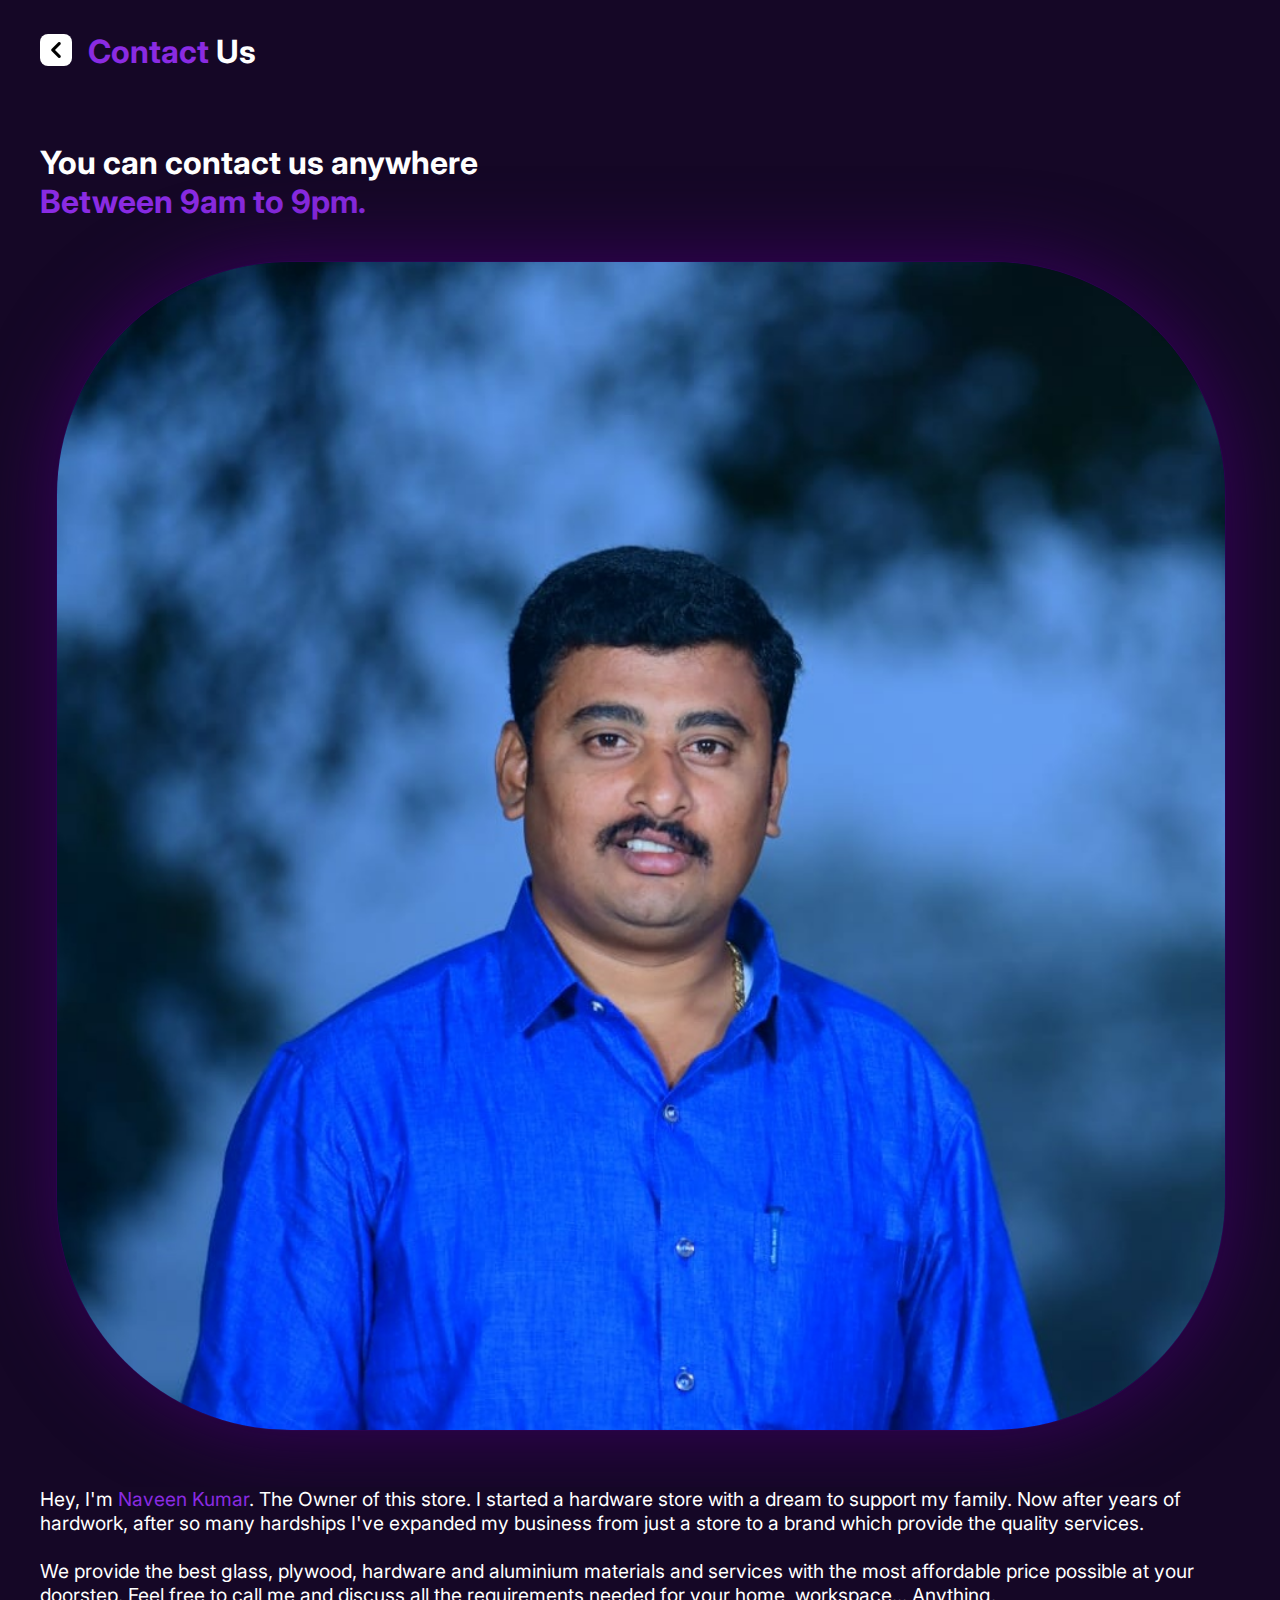
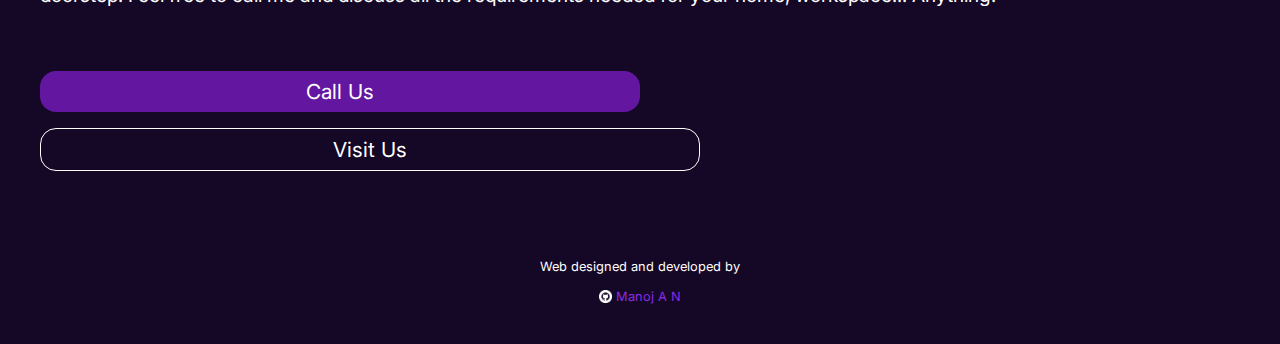
==== about.html @ e9ed2b50 "first draft of website" ====
<!DOCTYPE html>
<html lang="en">
<head>
    <meta charset="UTF-8">
    <meta name="viewport" content="width=device-width, initial-scale=1.0">
    <meta name="theme-color" content="#0c001b">
    <link href="./style.css" rel="stylesheet" type="text/css">
    <title>SGP Hardware</title>
</head>
<body>
    <!-- Header part -->
    <!-- First part -->
    <div class="work__head">
        <a href="./index.html">
            <img class="backArrow" src="./icons/back.png" >
        </a>
        <h1 class="work__headline">
            <span>Contact</span> Us
        </h1>
    </div>

    <!-- <div class="first__right">
        <img class="first__image" src="https://cutewallpaper.org/27/background-joe-biden-wallpaper/1501413060.jpg" />
    </div> -->

    <div class="first">
        <div class="first__left">
            <h1 class = first__headline>
                You can contact us anywhere
                <br>
                <span class="first__companyName"> Between 9am to 9pm.</span>
            </h1>

            <br><br>

            <img class="about__image" src="./images/mainImage.jpg"/>

            <br><br>

            <p class="first__para">
                Hey, I'm <span>Naveen Kumar</span>. The Owner of this store. I started a hardware store with a dream to support my family. Now after years of hardwork, after so many hardships I've expanded my business from just a store to a brand which provide the quality services. <br><br>  We provide the best glass, plywood, hardware and aluminium materials and services with the most affordable price possible at your doorstep. Feel free to call me and discuss all the requirements needed for your home, workspace... Anything.
            </p>

            <br><br>

            <div class="first__buttons">
                <a href="">
                    <button class="first__button1">
                        Call Us
                    </button>
                </a>
                <a href="">
                    <button class="first__button2">
                        Visit Us
                    </button>
                </a>
            </div>
        </div>
    </div>

    
        <div class="footer">
            <p class="footer__para">
                Web designed and developed by <br> <br><span class="footer__myGithub"> <a href=""><img class="footer__image" src="./icons/github.png" /></a> </span> <span class="footer__myName">Manoj A N</span>
            </p>
        </div>

        <br>
        <br>

    </div>
</body>
</html>
---- style.css ----
@import url('https://fonts.googleapis.com/css2?family=Inter:wght@100;200;300;400;500;600;700;800;900&display=swap');

html {
    scroll-behavior: smooth;
}

* {
    margin: 0;
    color: white;
    background-color: rgb(21, 7, 38);
    font-family: 'Inter', sans-serif;
}

a {
    text-decoration: none;
}

.header {
    display: flex;
    justify-content: space-between;
    align-items: center;
    padding: 1rem;
    background-color: rgb(12, 0, 27);
    top: 0;
    position: sticky;
}

.header__logo {
    width: 3rem;
}

.header__button {
    padding: 0.5rem 1rem;
    color: white;
    background-color: rgb(99, 23, 161);
    border-radius: 1rem;
    border: none;
}

span,
.first__companyName {
    color: blueviolet;
}

.first {
    display: flex;
    padding: 2.5rem;
    justify-content: space-between;
}

.first__left {
    display: flex;
    flex-direction: column;
    justify-content: center;
}

.first__para {
    margin: 1rem 2rem 1rem 0;
}

p {
    font-size: 1.2rem;
}

@media only screen and (max-width: 768px) {
    .first {
            flex-direction: column;
        }
    }

.button__image {
    background-color: #fff;
    padding: 0.3rem;
    width: 2.5rem;
    border-radius: 0.5rem;
}

.first__buttons {
    display: flex;
    flex-direction: column;
}

.first__buttons > button {
    font-size: 1.5rem;
    padding: 0.5rem 1rem;
    border-radius: 1rem;
}

.first__button1 {
    margin: 0.5rem 0;
    background-color: rgb(99, 23, 161);
    border: none;
    width: 50%;
    font-size: 1.3rem;
    padding: 0.5rem 1rem;
    border-radius: 1rem;
}

.first__button2 {
    margin: 0.5rem 0;
    border: 0.1rem solid white;
    width: 55%;
    font-size: 1.3rem;
    padding: 0.5rem 1rem;
    border-radius: 1rem;
}

/* .first__image {
    width: 100%;
    border-radius: 50%;
    box-shadow: 0px 0px 2rem rgb(178, 120, 225);
} */

.first__image {
    margin: 0;
    width: 100%;
    border-radius: 50%;
    border: 0.1rem solid rgb(43, 2, 79);
    box-shadow: 0px 0px 5rem rgb(56, 0, 94);
}

/* Second */

.second {
    display: flex;
    flex-direction: column;
    align-items: center;
    padding: 2.5rem;
    text-align: center;
}

.second__headline {
    margin: 0.8rem;
}

.second__para {
    margin-bottom: 1rem;
}

.second__images {
    display: flex;
    align-items: center;
    flex-wrap: wrap;
}

.second__image {
    width: calc(25% - 2rem);
    margin: 1rem;
    border-radius: 1rem;
}



@media only screen and (max-width: 768px) {
    .second__image {
        width: calc(50% - 2rem);
    }
}

.second__button {
    font-size: 1rem;
    padding: 0.5rem 1rem;
    border-radius: 1rem;
    margin: 1rem 0;
    background-color: rgb(99, 23, 161);
    border: none;
    /* width: 50%; */
}

/* Third */

.third {
    padding: 2.5rem;
    display: flex;
    flex-direction: column;
    align-items: center;
}

.third__headline {
    margin: 0.8rem;
}

.third__para {
    margin-bottom: 1rem;
    text-align: center;
}

.third__image {
    width: calc(50% - 2.5rem);
    margin: 1rem;
    border-radius: 1rem;
}

.third__button {
    font-size: 1rem;
    padding: 0.5rem 1rem;
    border-radius: 1rem;
    margin: 1rem 0;
    background-color: rgb(99, 23, 161);
    border: none;
}

@media only screen and (max-width: 768px) {
    .third__image {
        width: calc(100% - 2rem);
    }
}

/* Fourth */

.fourth {
    display: flex;
    flex-direction: column;
    align-items: center;
    padding: 2.5rem;
}

.fourth__para {
    text-align: center;
    padding: 0.5rem 0;
}

.fourth__images {
    display: flex;
    justify-content: space-evenly;
    margin: 0 2rem;
}

.fourth__callImage {
    background-color: white;
    height: auto;
    width: 3rem;
    padding: 0.5rem;
    margin: 0.5rem;
    border-radius: 1.5rem;
}

/* Fifth */

.footer {
    padding: 2.5rem 1.1rem 0 1.1rem;
    text-align: center;
}

.footer__para {
    font-size: 0.8rem;
}

.footer__image {
    width: 0.8rem;
    margin-bottom: -0.1rem;
}

/* Second-page */

.work__head {
    display: flex;
    justify-content: flex-start;
    align-items: center;
    padding: 2rem 2.5rem;
}

.backArrow {
    height: 1rem;
    width: auto;
    background-color: white;
    padding: 0.5rem;
    border-radius: 0.5rem;
}

.ourWork {
    padding: 2rem;
    display: flex;
    flex-direction: column;
    align-items: center;
}

.work__headline {
    margin: 0 1rem ;
    /* padding: 2rem 2rem 0 2rem; */
}

.work__subHeadline {
    font-size: 1.3rem;
    margin: 1rem 0 1rem 0;
}

.glass__workBig {
    display: flex;
    flex-wrap: wrap;
}

.glass__workBigImages {
    width: calc(50% - 1rem);
    padding: 0.5rem;
    border-radius: 1rem;
}

.glass__work {
    display: flex;
    align-items: center;
    flex-wrap: wrap;
}

.glass__workImages {
    width: calc(25% - 1rem);
    padding: 0.5rem;
    border-radius: 1rem;
}

.glass__imagesButton {
    margin-top: 1rem;
    padding: 1rem 2rem;
    width: 100%;
    font-size: 1rem;
    background-color: rgb(99, 23, 161);
    border-radius: 1rem;
    border: none;
}

@media only screen and (max-width: 768px) {
    .glass__workImages {
        width: calc(50% - 1rem);
    }
    .glass__workBigImages {
        width: calc(100% - 1rem);
        padding: 0.5rem;
        border-radius: 1rem;
    }
}

/* About image */

.about__image {
    margin: 0 1rem;
    width: calc(100% - 2rem);
    border-radius:20%;
    border: 0.1rem solid rgb(43, 2, 79);
    box-shadow: 0px 0px 5rem rgb(56, 0, 94);
}
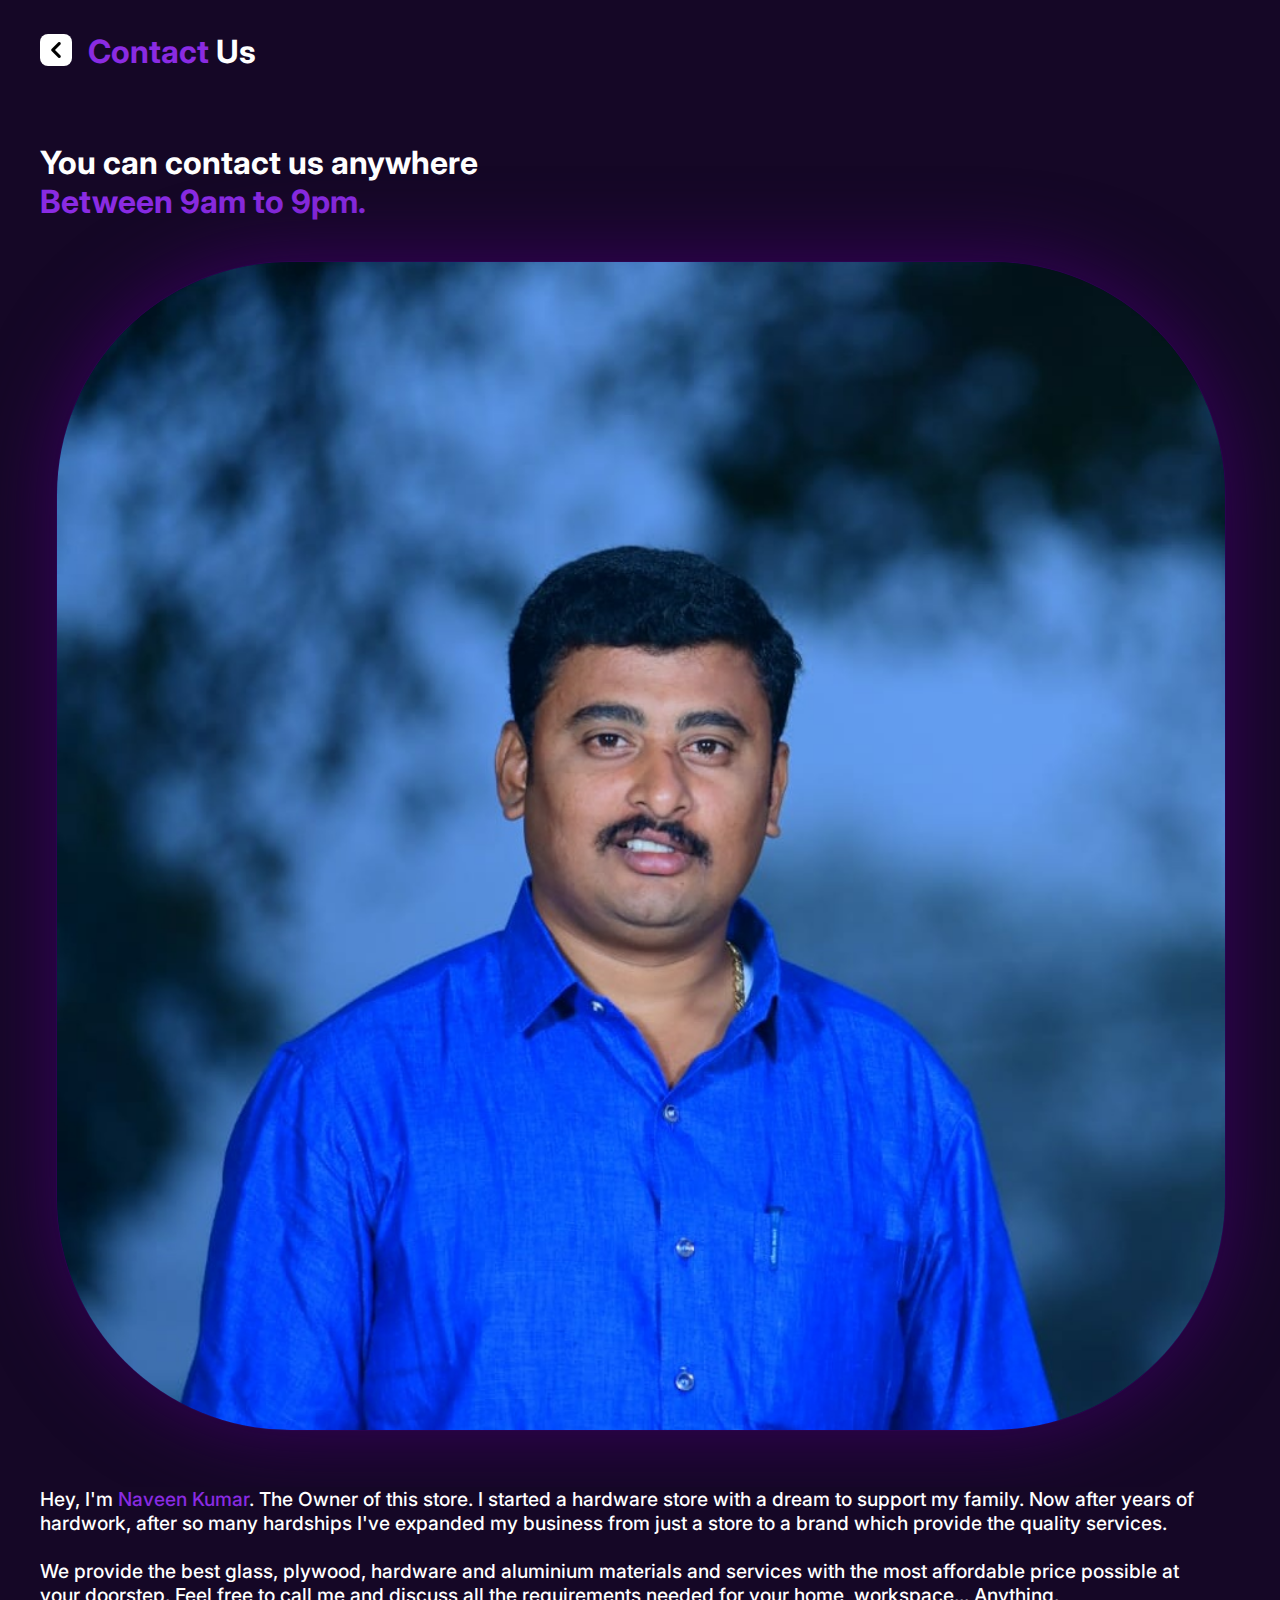
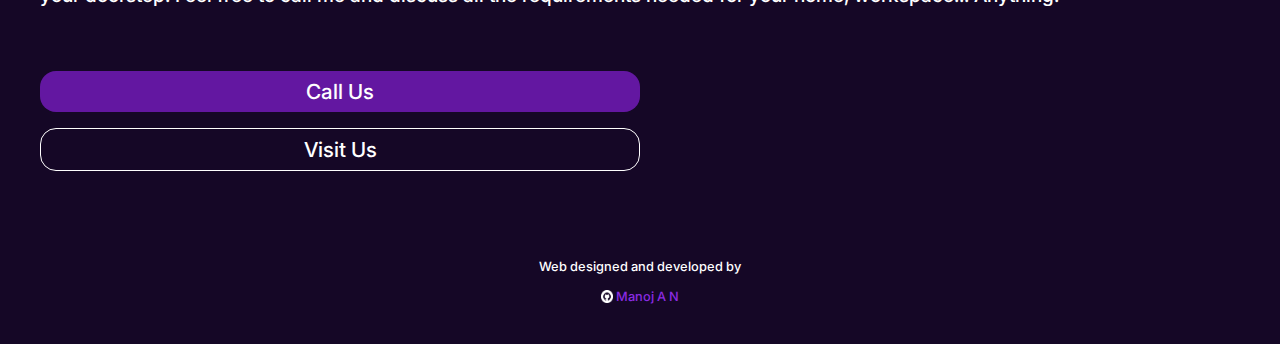
==== commit 380efb1e: "added some images" ====
--- a/about.html
+++ b/about.html
@@ -44,12 +44,12 @@
             <br><br>
 
             <div class="first__buttons">
-                <a href="">
+                <a href="tel:+919901087267">
                     <button class="first__button1">
                         Call Us
                     </button>
                 </a>
-                <a href="">
+                <a href="https://g.co/kgs/CU71kLR">
                     <button class="first__button2">
                         Visit Us
                     </button>
@@ -61,7 +61,7 @@
     
         <div class="footer">
             <p class="footer__para">
-                Web designed and developed by <br> <br><span class="footer__myGithub"> <a href=""><img class="footer__image" src="./icons/github.png" /></a> </span> <span class="footer__myName">Manoj A N</span>
+                Web designed and developed by <br> <br><span class="footer__myGithub"> <a href="https://manoj7019.github.io/champ-projects/"><img class="footer__image" src="./icons/github.png" /></span> <span class="footer__myName">Manoj A N</span></a>
             </p>
         </div>
 
@@ -69,5 +69,7 @@
         <br>
 
     </div>
+    <div class="loader"></div>
+    <script src="./script.js"></script>
 </body>
 </html>--- a/style.css
+++ b/style.css
@@ -99,11 +99,34 @@
 .first__button2 {
     margin: 0.5rem 0;
     border: 0.1rem solid white;
-    width: 55%;
+    width: 50%;
     font-size: 1.3rem;
     padding: 0.5rem 1rem;
     border-radius: 1rem;
 }
+
+button {
+    font-weight: 500;
+}
+
+p {
+    font-weight: 500;
+}
+
+a {
+    -webkit-tap-highlight-color: transparent;
+    -webkit-touch-callout: none;
+    -webkit-user-select: none;
+    -khtml-user-select: none;
+    -moz-user-select: none;
+    -ms-user-select: none;
+    user-select: none;
+}
+
+a:focus {
+    outline: none !important;
+}
+
 
 /* .first__image {
     width: 100%;
@@ -114,9 +137,9 @@
 .first__image {
     margin: 0;
     width: 100%;
-    border-radius: 50%;
+    border-radius: 20%;
     border: 0.1rem solid rgb(43, 2, 79);
-    box-shadow: 0px 0px 5rem rgb(56, 0, 94);
+    box-shadow: 0px 0px 3rem rgb(56, 0, 94);
 }
 
 /* Second */
@@ -337,4 +360,43 @@
     border-radius:20%;
     border: 0.1rem solid rgb(43, 2, 79);
     box-shadow: 0px 0px 5rem rgb(56, 0, 94);
-}+}
+
+/* loading */
+
+.loader {
+    top: 0;
+    left: 0;
+    width: 100vw;
+    height: 100vh;
+    position: fixed;
+    display: flex;
+    justify-content: center;
+    align-items: center;
+    background-color: rgb(21, 7, 38);
+    transition: opacity 0s, visibility 0.75s;
+}
+
+.loader-hidden {
+    opacity: 0;
+    visibility: hidden;
+}
+
+.loader::after {
+    content: "";
+    width: 30px;
+    height: 30px;
+    border: 5px solid rgba(99, 23, 161, 0.18);
+    border-top-color: rgb(99, 23, 161);
+    border-radius: 50%;
+    animation: loading 0.75s ease infinite;
+}
+
+@keyframes loading {
+    from{
+        transform: rotate(0turn);
+    }
+    to {
+        transform: rotate(1turn);
+    }
+}
